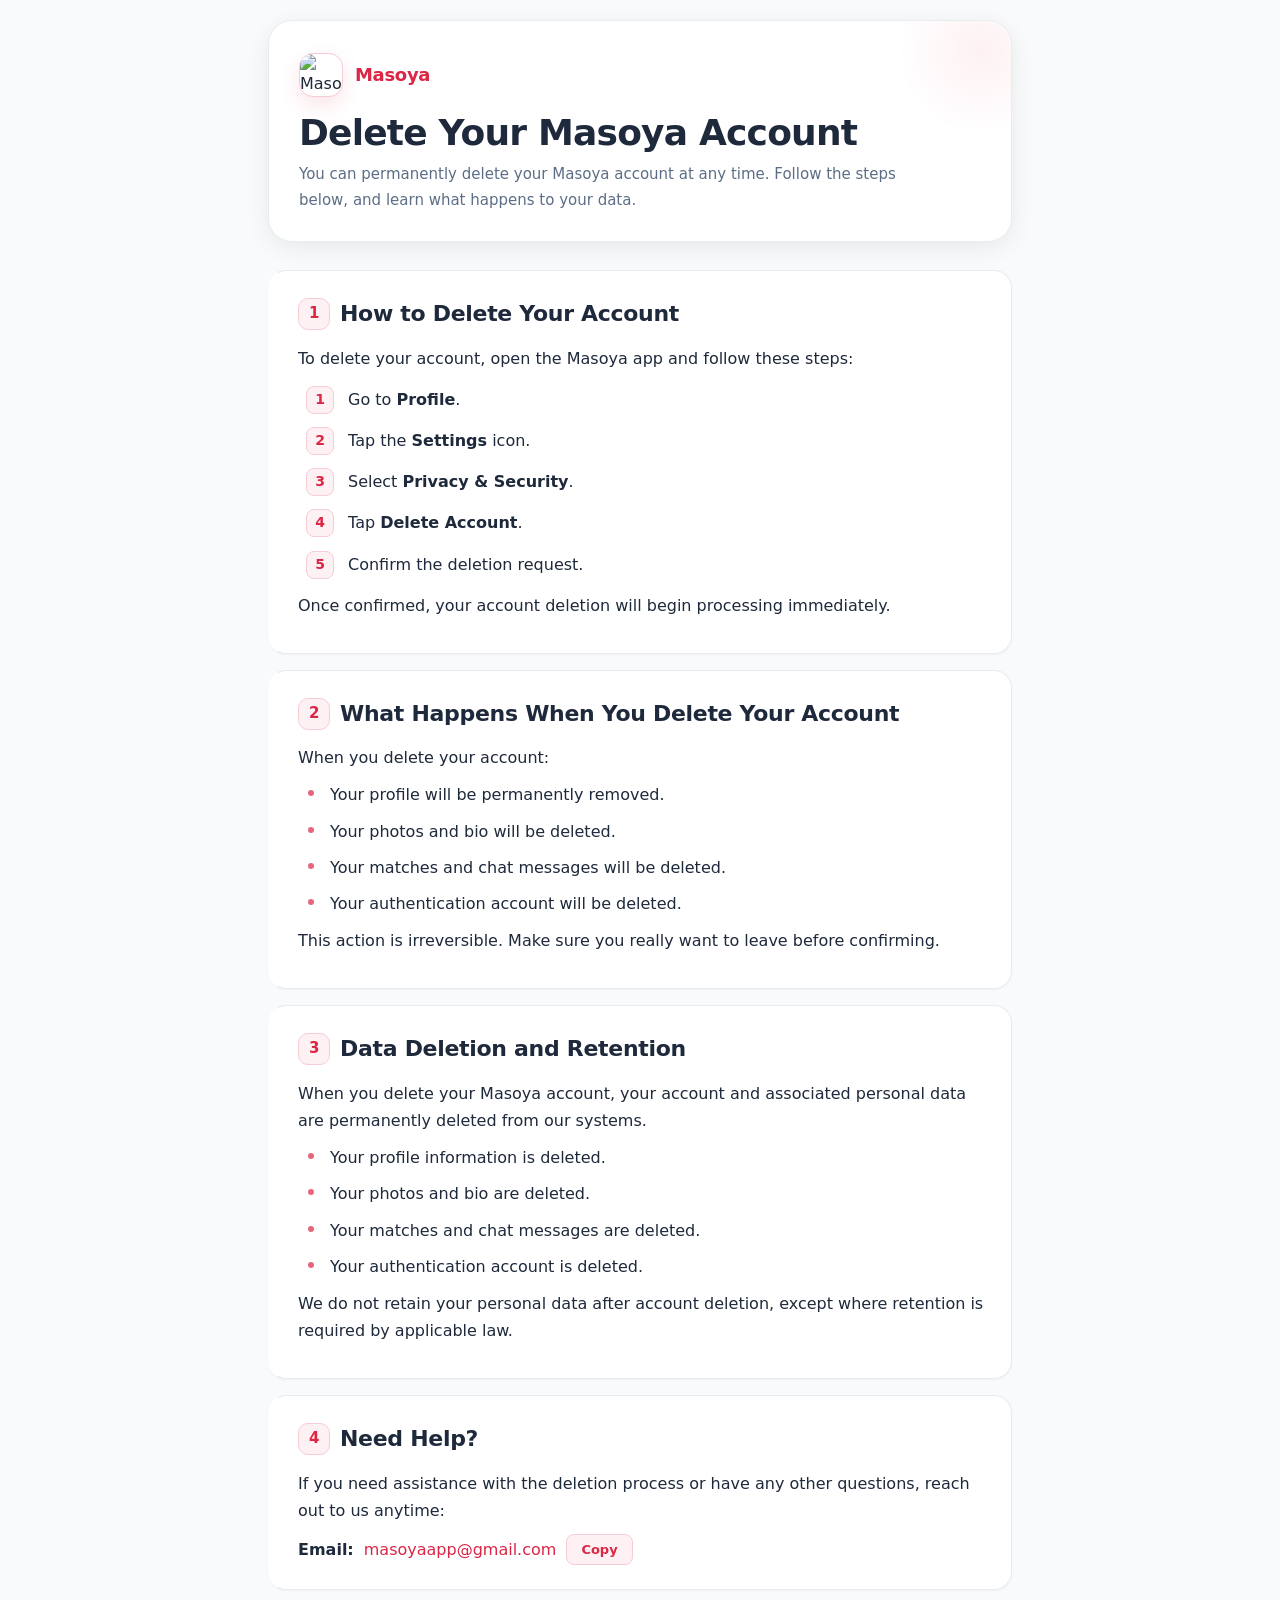
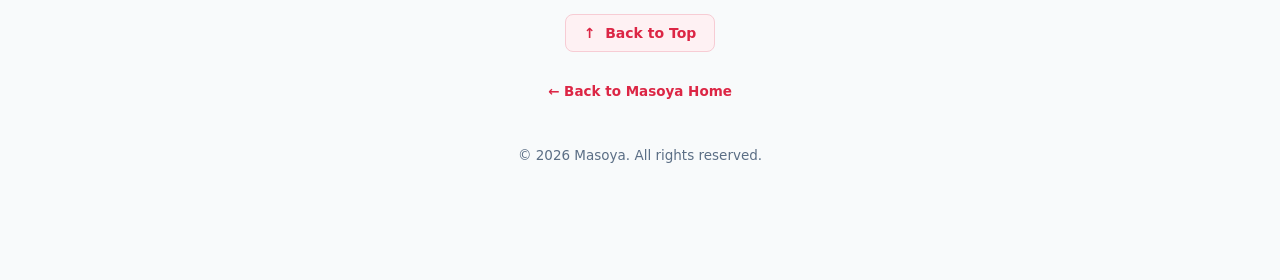
==== account-deletion/index.html @ 851ef654 "Update index.html" ====
<!DOCTYPE html>
<html lang="en" data-theme="light">
<head>
    <meta charset="UTF-8" />
    <meta name="viewport" content="width=device-width, initial-scale=1.0" />
    <meta name="description" content="Learn how to delete your Masoya account permanently. Step-by-step instructions and data handling information." />
    <meta name="theme-color" content="#ffffff" />
    <meta name="color-scheme" content="light dark" />
    <meta name="robots" content="index, follow" />
    <link rel="canonical" href="https://masoya.app/account-deletion.html" />
    <link rel="icon" href="assets/logo.svg" type="image/svg+xml" />
    <title>Delete Your Account · Masoya</title>

    <style>
        :root {
            --bg: #f8fafb;
            --card-bg: #ffffff;
            --text: #1e293b;
            --text-secondary: #5b6e85;
            --accent: #dc2645;
            --accent-soft: #fef1f3;
            --accent-border: #f7ccd4;
            --border: #e8ecf1;
            --shadow-sm: 0 1px 2px rgba(16, 24, 40, 0.04);
            --shadow-md: 0 6px 24px rgba(16, 24, 40, 0.07);
            --shadow-lg: 0 18px 48px rgba(16, 24, 40, 0.10);
            --radius-sm: 10px;
            --radius: 18px;
            --radius-lg: 24px;
            --max-width: 780px;
            --font-sans: 'Inter', system-ui, -apple-system, 'Segoe UI', Roboto, Helvetica, Arial, sans-serif;
            --transition: 180ms ease-out;
        }

        [data-theme="dark"] {
            --bg: #0f1419;
            --card-bg: #1a1f27;
            --text: #e6ecf3;
            --text-secondary: #94a3b8;
            --accent: #f34b68;
            --accent-soft: #251318;
            --accent-border: #3d1f28;
            --border: #29303b;
            --shadow-sm: 0 1px 2px rgba(0, 0, 0, 0.18);
            --shadow-md: 0 6px 24px rgba(0, 0, 0, 0.28);
            --shadow-lg: 0 18px 48px rgba(0, 0, 0, 0.35);
        }

        @media (prefers-color-scheme: dark) {
            :root:not([data-theme="light"]) {
                --bg: #0f1419;
                --card-bg: #1a1f27;
                --text: #e6ecf3;
                --text-secondary: #94a3b8;
                --accent: #f34b68;
                --accent-soft: #251318;
                --accent-border: #3d1f28;
                --border: #29303b;
                --shadow-sm: 0 1px 2px rgba(0, 0, 0, 0.18);
                --shadow-md: 0 6px 24px rgba(0, 0, 0, 0.28);
                --shadow-lg: 0 18px 48px rgba(0, 0, 0, 0.35);
            }
        }

        *,
        *::before,
        *::after {
            box-sizing: border-box;
        }

        html {
            scroll-behavior: smooth;
        }

        body {
            margin: 0;
            font-family: var(--font-sans);
            background: var(--bg);
            color: var(--text);
            line-height: 1.7;
            font-size: 16px;
            -webkit-font-smoothing: antialiased;
            -moz-osx-font-smoothing: grayscale;
            transition: background var(--transition), color var(--transition);
            padding-bottom: 40px;
        }

        .wrap {
            max-width: var(--max-width);
            margin: 0 auto;
            padding: 20px 18px 60px;
        }

        /* Hero */
        .hero {
            background: var(--card-bg);
            border: 1px solid var(--border);
            border-radius: var(--radius-lg);
            padding: 32px 30px 28px;
            box-shadow: var(--shadow-md);
            margin-bottom: 28px;
            position: relative;
            overflow: hidden;
            transition: box-shadow var(--transition), border-color var(--transition);
        }

        .hero::after {
            content: '';
            position: absolute;
            top: -50px;
            right: -50px;
            width: 160px;
            height: 160px;
            background: radial-gradient(circle, var(--accent-soft) 0%, transparent 75%);
            border-radius: 50%;
            pointer-events: none;
            z-index: 0;
        }

        .hero > * {
            position: relative;
            z-index: 1;
        }

        .brand-row {
            display: flex;
            align-items: center;
            gap: 12px;
            margin-bottom: 14px;
        }

        .logo {
            width: 44px;
            height: 44px;
            border-radius: 14px;
            object-fit: cover;
            display: block;
            background: #ffffff;
            border: 1.5px solid var(--accent-border);
            box-shadow: 0 8px 20px rgba(220, 38, 69, 0.12);
            transition: transform var(--transition);
        }

        .logo:hover {
            transform: scale(1.05);
        }

        .brand-name {
            font-weight: 700;
            font-size: 18px;
            color: var(--accent);
            letter-spacing: -0.3px;
            text-decoration: none;
        }

        .brand-name:hover {
            text-decoration: underline;
            text-underline-offset: 3px;
        }

        .hero h1 {
            margin: 0 0 8px;
            font-size: 36px;
            font-weight: 800;
            letter-spacing: -0.8px;
            line-height: 1.2;
            color: var(--text);
        }

        .hero .subtitle {
            color: var(--text-secondary);
            font-size: 15px;
            margin: 0;
            max-width: 600px;
        }

        /* Cards */
        .card {
            background: var(--card-bg);
            border: 1px solid var(--border);
            border-radius: var(--radius);
            padding: 24px 26px;
            box-shadow: var(--shadow-sm);
            margin-bottom: 16px;
            border-left: 4px solid transparent;
            transition: all var(--transition);
        }

        .card:hover {
            border-left-color: var(--accent);
            box-shadow: var(--shadow-md);
        }

        .card h2 {
            margin: 0 0 12px;
            font-size: 22px;
            font-weight: 700;
            letter-spacing: -0.3px;
            color: var(--text);
            display: flex;
            align-items: center;
            gap: 10px;
        }

        .card h2 .section-num {
            display: inline-flex;
            align-items: center;
            justify-content: center;
            width: 32px;
            height: 32px;
            border-radius: 10px;
            background: var(--accent-soft);
            color: var(--accent);
            font-size: 15px;
            font-weight: 700;
            flex-shrink: 0;
            border: 1px solid var(--accent-border);
        }

        .card p {
            margin: 10px 0;
            color: var(--text);
        }

        .card ul,
        .card ol {
            margin: 10px 0 0 8px;
            padding: 0;
            list-style: none;
        }

        .card li {
            margin: 9px 0;
            padding-left: 24px;
            position: relative;
            color: var(--text);
        }

        .card ul li::before {
            content: '';
            position: absolute;
            left: 2px;
            top: 9px;
            width: 6px;
            height: 6px;
            border-radius: 50%;
            background: var(--accent);
            opacity: 0.7;
        }

        /* Steps list (ordered) */
        .steps-list {
            counter-reset: step-counter;
            padding-left: 0;
        }

        .steps-list li {
            counter-increment: step-counter;
            padding-left: 42px;
            position: relative;
            margin: 14px 0;
            font-size: 16px;
        }

        .steps-list li::before {
            content: counter(step-counter);
            position: absolute;
            left: 0;
            top: 0;
            width: 28px;
            height: 28px;
            border-radius: 8px;
            background: var(--accent-soft);
            color: var(--accent);
            font-weight: 700;
            font-size: 14px;
            display: flex;
            align-items: center;
            justify-content: center;
            border: 1px solid var(--accent-border);
        }

        .card a {
            color: var(--accent);
            text-decoration: none;
            font-weight: 500;
            transition: color var(--transition);
            word-break: break-all;
        }

        .card a:hover {
            text-decoration: underline;
            text-underline-offset: 3px;
        }

        .contact-row {
            display: flex;
            align-items: center;
            gap: 10px;
            flex-wrap: wrap;
            margin-top: 10px;
        }

        .copy-btn {
            background: var(--accent-soft);
            border: 1px solid var(--accent-border);
            color: var(--accent);
            padding: 7px 14px;
            border-radius: 8px;
            cursor: pointer;
            font-weight: 600;
            font-size: 13px;
            font-family: var(--font-sans);
            transition: all var(--transition);
            white-space: nowrap;
        }

        .copy-btn:hover {
            background: var(--accent);
            color: #fff;
            border-color: var(--accent);
        }

        .copy-btn.copied {
            background: #16a34a;
            border-color: #16a34a;
            color: #fff;
        }

        /* Footer */
        .footer {
            margin-top: 24px;
            text-align: center;
            color: var(--text-secondary);
            font-size: 13.5px;
            display: flex;
            flex-direction: column;
            align-items: center;
            gap: 14px;
        }

        .footer a {
            color: var(--accent);
            text-decoration: none;
            font-weight: 600;
        }

        .footer a:hover {
            text-decoration: underline;
            text-underline-offset: 3px;
        }

        .btt-float {
            position: fixed;
            bottom: 28px;
            right: 28px;
            z-index: 50;
            width: 44px;
            height: 44px;
            border-radius: 50%;
            background: var(--accent);
            color: #fff;
            border: none;
            cursor: pointer;
            font-size: 20px;
            display: flex;
            align-items: center;
            justify-content: center;
            box-shadow: 0 8px 24px rgba(220, 38, 69, 0.28);
            opacity: 0;
            transform: translateY(16px);
            pointer-events: none;
            transition: all 260ms ease-out;
        }

        .btt-float.visible {
            opacity: 1;
            transform: translateY(0);
            pointer-events: auto;
        }

        .btt-float:hover {
            transform: translateY(-3px);
            box-shadow: 0 14px 32px rgba(220, 38, 69, 0.36);
        }

        .btt-float:active {
            transform: scale(0.94);
        }

        :focus-visible {
            outline: 2.5px solid var(--accent);
            outline-offset: 3px;
            border-radius: 6px;
        }

        @media print {
            .btt-float,
            .copy-btn,
            .actions {
                display: none !important;
            }
            body {
                background: #fff;
                color: #000;
                font-size: 14px;
                line-height: 1.6;
            }
            .card {
                box-shadow: none;
                border: 1px solid #ddd;
                border-left: 3px solid #000;
                break-inside: avoid;
                margin-bottom: 10px;
                padding: 16px 18px;
            }
            .hero {
                box-shadow: none;
                border: 1px solid #ddd;
                padding: 20px;
            }
            .wrap {
                max-width: 100%;
                padding: 0;
            }
            a {
                color: #000;
                text-decoration: underline;
            }
            .card h2 .section-num,
            .steps-list li::before {
                background: #eee;
                color: #000;
                border: 1px solid #ccc;
            }
        }

        @media (max-width: 720px) {
            .hero {
                padding: 24px 18px 20px;
            }
            .hero h1 {
                font-size: 28px;
            }
            .card {
                padding: 20px 16px;
            }
            .card h2 {
                font-size: 19px;
            }
            .btt-float {
                bottom: 18px;
                right: 16px;
                width: 40px;
                height: 40px;
                font-size: 18px;
            }
        }

        @media (max-width: 420px) {
            .hero h1 {
                font-size: 24px;
            }
        }
    </style>
</head>
<body>

    <div class="wrap">

        <!-- Hero -->
        <header class="hero">
            <div class="brand-row">
                <img src="assets/logo.svg" alt="Masoya logo" class="logo" width="44" height="44" loading="eager" />
                <a href="/" class="brand-name">Masoya</a>
            </div>
            <h1>Delete Your Masoya Account</h1>
            <p class="subtitle">
                You can permanently delete your Masoya account at any time. Follow the steps below, and learn what happens to your data.
            </p>
        </header>

        <!-- Steps to Delete -->
        <section class="card" id="steps">
            <h2><span class="section-num">1</span> How to Delete Your Account</h2>
            <p>To delete your account, open the Masoya app and follow these steps:</p>
            <ol class="steps-list">
                <li>Go to <strong>Profile</strong>.</li>
                <li>Tap the <strong>Settings</strong> icon.</li>
                <li>Select <strong>Privacy &amp; Security</strong>.</li>
                <li>Tap <strong>Delete Account</strong>.</li>
                <li>Confirm the deletion request.</li>
            </ol>
            <p>Once confirmed, your account deletion will begin processing immediately.</p>
        </section>

        <!-- What Happens -->
        <section class="card" id="what-happens">
            <h2><span class="section-num">2</span> What Happens When You Delete Your Account</h2>
            <p>When you delete your account:</p>
            <ul>
                <li>Your profile will be permanently removed.</li>
                <li>Your photos and bio will be deleted.</li>
                <li>Your matches and chat messages will be deleted.</li>
                <li>Your authentication account will be deleted.</li>
            </ul>
            <p>This action is irreversible. Make sure you really want to leave before confirming.</p>
        </section>

        <!-- Data Retention -->
        <section class="card" id="retention">
            <h2><span class="section-num">3</span> Data Deletion and Retention</h2>
            <p>
                When you delete your Masoya account, your account and associated personal data are permanently deleted from our systems.
            </p>
            <ul>
                <li>Your profile information is deleted.</li>
                <li>Your photos and bio are deleted.</li>
                <li>Your matches and chat messages are deleted.</li>
                <li>Your authentication account is deleted.</li>
            </ul>
            <p>
                We do not retain your personal data after account deletion, except where retention is required by applicable law.
            </p>
        </section>

        <!-- Contact -->
        <section class="card" id="contact">
            <h2><span class="section-num">4</span> Need Help?</h2>
            <p>
                If you need assistance with the deletion process or have any other questions, reach out to us anytime:
            </p>
            <div class="contact-row">
                <strong>Email:</strong>
                <a href="mailto:masoyaapp@gmail.com">masoyaapp@gmail.com</a>
                <button class="copy-btn" id="copyEmailBtn" aria-label="Copy email address to clipboard">Copy</button>
                <span id="copyFeedback" style="font-size:12px;color:var(--text-secondary);opacity:0;transition:opacity 200ms;">Copied!</span>
            </div>
        </section>

        <!-- Footer -->
        <div class="footer">
            <div class="actions">
                <button class="copy-btn" onclick="scrollToTop()" style="font-size:14px;padding:10px 18px;">
                    &uarr;&nbsp; Back to Top
                </button>
            </div>
            <p><a href="/">&larr; Back to Masoya Home</a></p>
            <p>&copy; <span id="year"></span> Masoya. All rights reserved.</p>
        </div>
    </div>

    <!-- Floating Back-to-Top Button -->
    <button class="btt-float" id="bttFloat" aria-label="Scroll back to top" title="Back to top">
        &uarr;
    </button>

    <script>
        (function() {
            const bttFloat = document.getElementById('bttFloat');
            const copyBtn = document.getElementById('copyEmailBtn');
            const copyFeedback = document.getElementById('copyFeedback');
            const yearSpan = document.getElementById('year');

            if (yearSpan) yearSpan.textContent = new Date().getFullYear();

            function updateBttVisibility() {
                bttFloat.classList.toggle('visible', window.scrollY > 500);
            }

            window.addEventListener('scroll', updateBttVisibility, { passive: true });
            updateBttVisibility();

            window.scrollToTop = function() {
                window.scrollTo({ top: 0, behavior: 'smooth' });
            };

            bttFloat.addEventListener('click', () => window.scrollToTop());

            // Copy email
            if (copyBtn) {
                let copyTimeout;
                const flash = () => {
                    copyBtn.textContent = 'Copied!';
                    copyBtn.classList.add('copied');
                    copyFeedback.style.opacity = '1';
                    clearTimeout(copyTimeout);
                    copyTimeout = setTimeout(() => {
                        copyBtn.textContent = 'Copy';
                        copyBtn.classList.remove('copied');
                        copyFeedback.style.opacity = '0';
                    }, 1800);
                };
                copyBtn.addEventListener('click', async () => {
                    try {
                        await navigator.clipboard.writeText('masoyaapp@gmail.com');
                        flash();
                    } catch {
                        const tempInput = document.createElement('input');
                        tempInput.value = 'masoyaapp@gmail.com';
                        document.body.appendChild(tempInput);
                        tempInput.select();
                        document.execCommand('copy');
                        document.body.removeChild(tempInput);
                        flash();
                    }
                });
            }

            bttFloat.addEventListener('keydown', (e) => {
                if (e.key === 'Escape') bttFloat.blur();
            });
        })();
    </script>
</body>
</html>
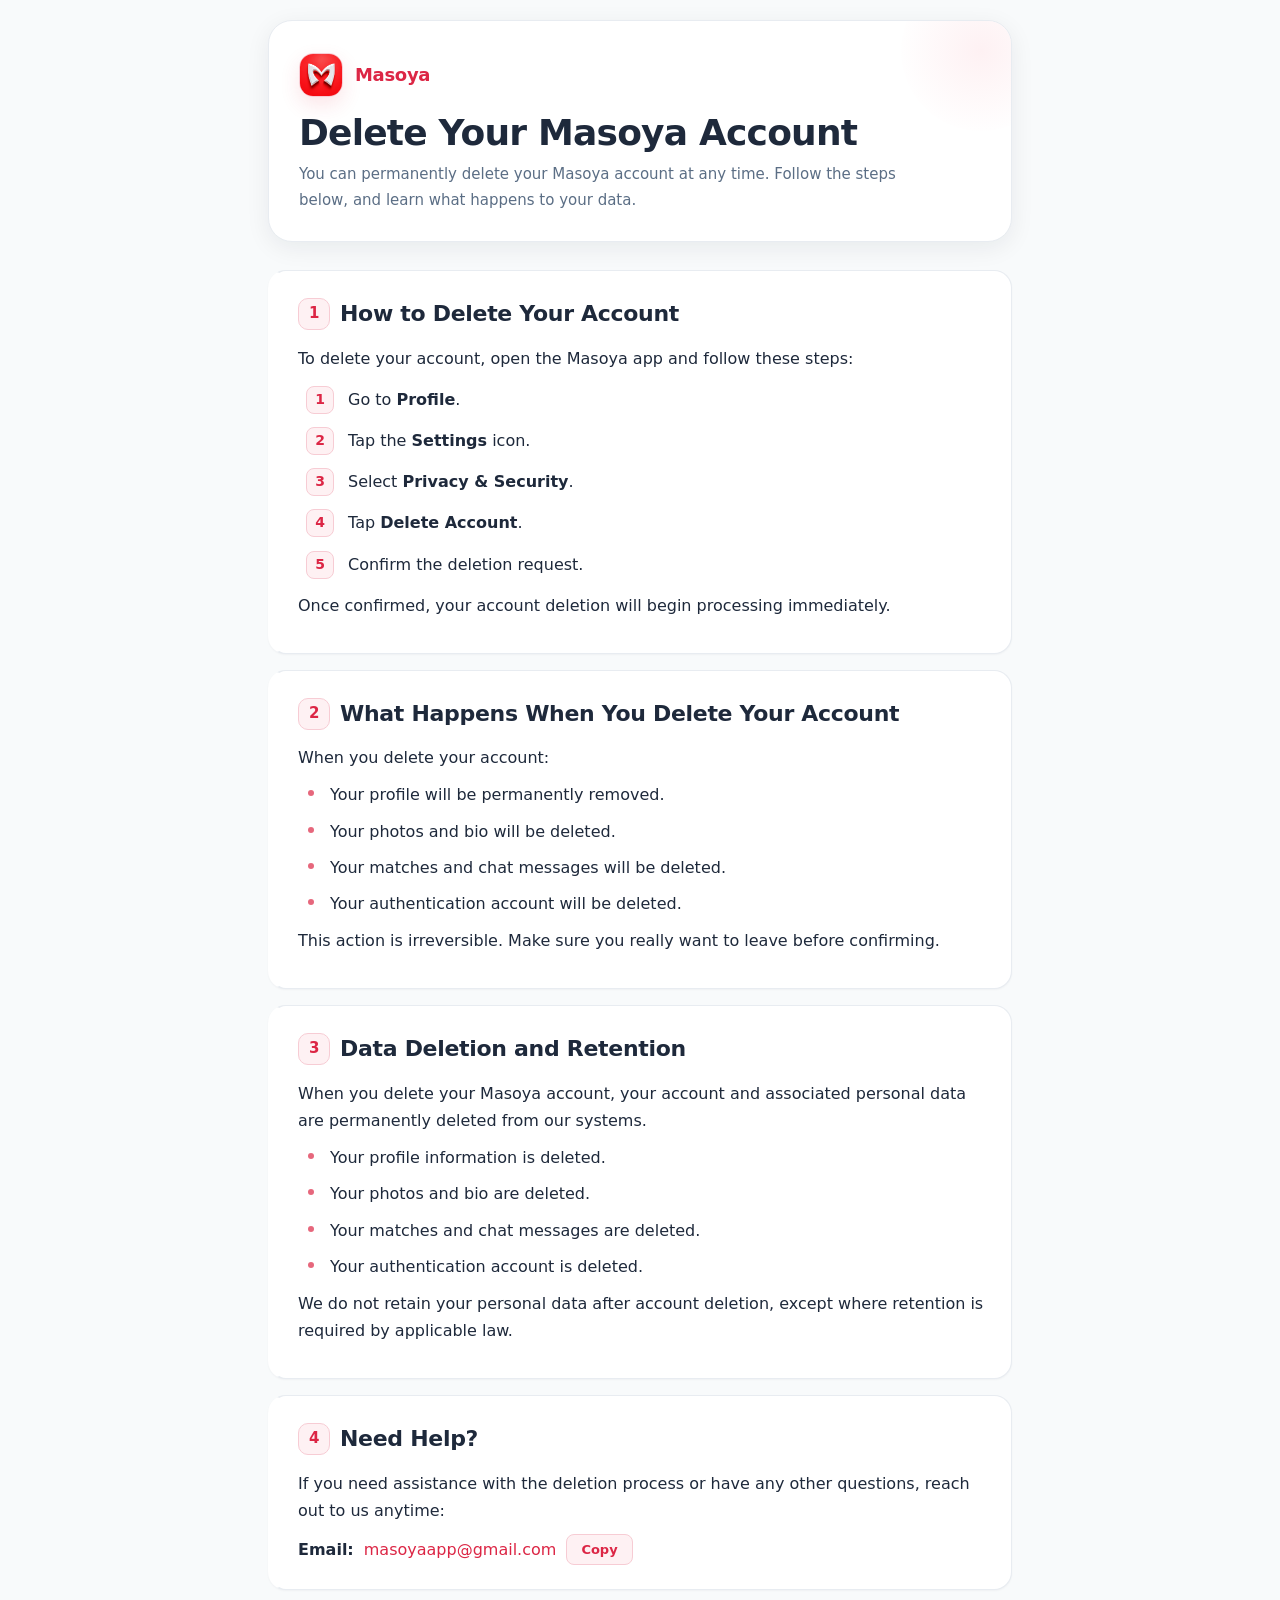
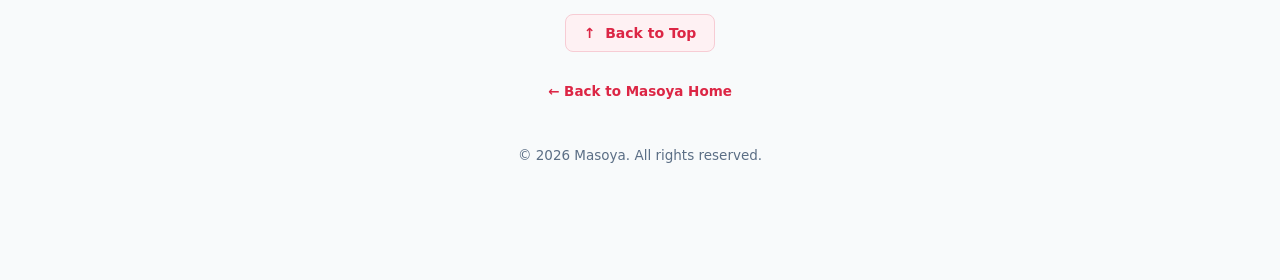
==== commit 6f0e4be5: "Update index.html" ====
--- a/account-deletion/index.html
+++ b/account-deletion/index.html
@@ -7,8 +7,8 @@
     <meta name="theme-color" content="#ffffff" />
     <meta name="color-scheme" content="light dark" />
     <meta name="robots" content="index, follow" />
-    <link rel="canonical" href="https://masoya.app/account-deletion.html" />
-    <link rel="icon" href="assets/logo.svg" type="image/svg+xml" />
+    <link rel="canonical" href="https://masoya.app/account-deletion/" />
+    <link rel="icon" href="/assets/logo.svg" type="image/svg+xml" />
     <title>Delete Your Account · Masoya</title>
 
     <style>
@@ -471,7 +471,7 @@
         <!-- Hero -->
         <header class="hero">
             <div class="brand-row">
-                <img src="assets/logo.svg" alt="Masoya logo" class="logo" width="44" height="44" loading="eager" />
+                <img src="/assets/logo.svg" alt="Masoya logo" class="logo" width="44" height="44" loading="eager" />
                 <a href="/" class="brand-name">Masoya</a>
             </div>
             <h1>Delete Your Masoya Account</h1>
